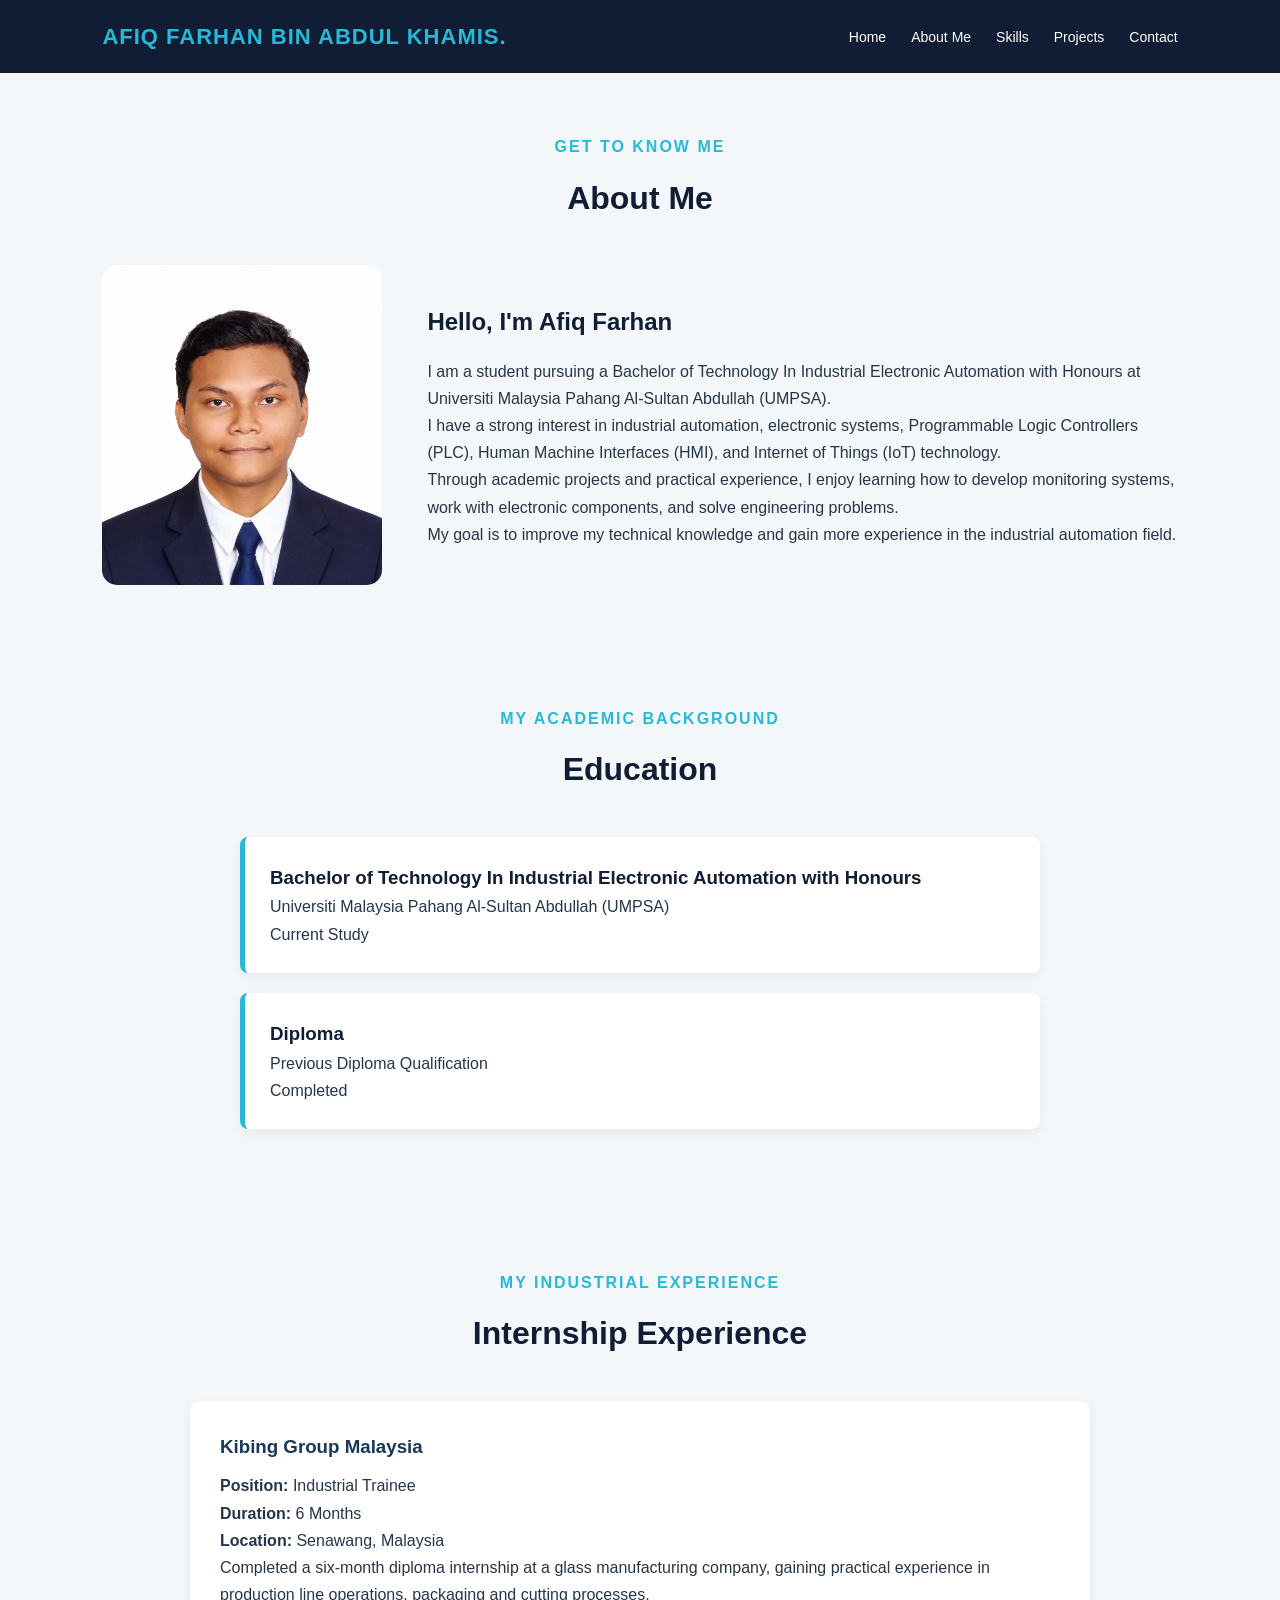
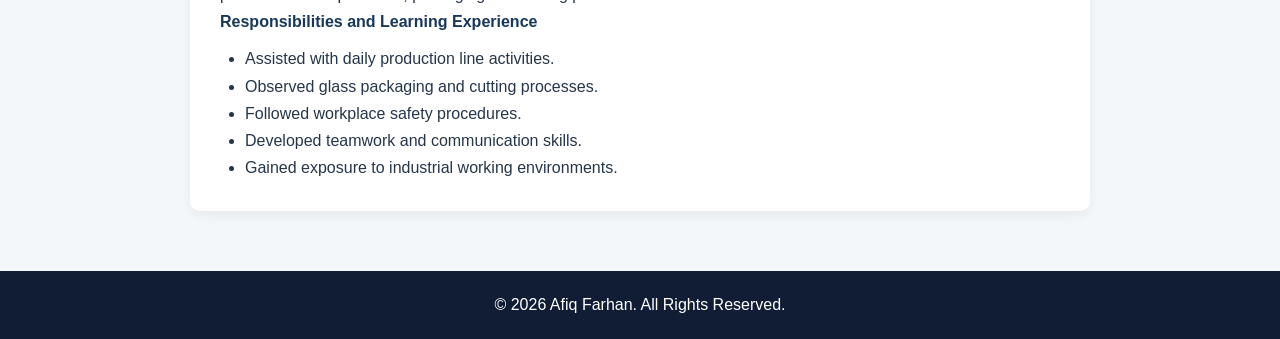
==== about.html @ 5d20a555 "Add files via upload" ====
<!DOCTYPE html>
<html lang="en">
<head>
    <meta charset="UTF-8">
    <meta name="viewport" content="width=device-width, initial-scale=1.0">
    <title>About Me | Afiq Farhan</title>
    <link rel="stylesheet" href="css/style.css">
</head>
<body>

    <!-- Header and Navigation -->
    <header>
          <nav>
    <div class="logo">AFIQ FARHAN BIN ABDUL KHAMIS.</div>

    <button class="menu-toggle" id="menuToggle"
            aria-label="Open navigation menu"
            aria-expanded="false">
        ☰
    </button>

    <ul id="navMenu">
        <li><a href="index.html">Home</a></li>
        <li><a href="about.html">About Me</a></li>
        <li><a href="skills.html">Skills</a></li>
        <li><a href="projects.html">Projects</a></li>
        <li><a href="contact.html">Contact</a></li>
    </ul>
</nav>
    </header>

    <main>

        <!-- About Me Section -->
        <section class="about-section">
            <div class="section-heading">
                <p>GET TO KNOW ME</p>
                <h1>About Me</h1>
            </div>

            <div class="about-content">
                <div class="about-image">
                    <img src="images/afiq.png" alt="Portrait of Afiq Farhan">
                </div>

                <div class="about-text">
                    <h2>Hello, I'm Afiq Farhan</h2>

                    <p>
                        I am a student pursuing a Bachelor of Technology In 
                        Industrial Electronic Automation with Honours
                        at Universiti Malaysia Pahang Al-Sultan Abdullah
                        (UMPSA).
                    </p>

                    <p>
                        I have a strong interest in industrial automation,
                        electronic systems, Programmable Logic Controllers
                        (PLC), Human Machine Interfaces (HMI), and Internet
                        of Things (IoT) technology.
                    </p>

                    <p>
                        Through academic projects and practical experience,
                        I enjoy learning how to develop monitoring systems,
                        work with electronic components, and solve
                        engineering problems.
                    </p>

                    <p>
                        My goal is to improve my technical knowledge and
                        gain more experience in the industrial automation
                        field.
                    </p>
                </div>
            </div>
        </section>

        <!-- Education Section -->
        <section class="education-section">
            <div class="section-heading">
                <p>MY ACADEMIC BACKGROUND</p>
                <h2>Education</h2>
            </div>

            <div class="timeline">
                <article class="timeline-item">
                    <h3>Bachelor of Technology In Industrial Electronic 
                        Automation with Honours</h3>
                    <p>Universiti Malaysia Pahang Al-Sultan Abdullah
                        (UMPSA)</p>
                    <p>Current Study</p>
                </article>

                <article class="timeline-item">
                    <h3>Diploma</h3>
                    <p>Previous Diploma Qualification</p>
                    <p>Completed</p>
                </article>
            </div>
        </section>

        <!-- Internship Experience -->
        <section class="experience-section">
            <div class="section-heading">
                <p>MY INDUSTRIAL EXPERIENCE</p>
                <h2>Internship Experience</h2>
            </div>

            <article class="experience-card">
                <h3>Kibing Group Malaysia</h3>
                <p><strong>Position:</strong> Industrial Trainee</p>
                <p><strong>Duration:</strong> 6 Months</p>
                <p><strong>Location:</strong> Senawang, Malaysia</p>

                <p>
                    Completed a six-month diploma internship at a glass
                    manufacturing company, gaining practical experience
                    in production line operations, packaging and cutting
                    processes.
                </p>

                <h4>Responsibilities and Learning Experience</h4>

                <ul>
                    <li>Assisted with daily production line activities.</li>
                    <li>Observed glass packaging and cutting processes.</li>
                    <li>Followed workplace safety procedures.</li>
                    <li>Developed teamwork and communication skills.</li>
                    <li>Gained exposure to industrial working environments.</li>
                </ul>
            </article>
        </section>

    </main>

    <!-- Footer -->
    <footer>
        <p>&copy; 2026 Afiq Farhan. All Rights Reserved.</p>
    </footer>

        <!-- Back to Top Button -->
<button id="backToTop" title="Back to Top">
    ↑
</button>

    <script src="js/script.js"></script>


</body>
</html>
---- css/style.css ----
/* =====================================
   1. GENERAL SETTINGS
===================================== */

* {
    margin: 0;
    padding: 0;
    box-sizing: border-box;
}

html {
    scroll-behavior: smooth;
}

body {
    font-family: Arial, Helvetica, sans-serif;
    background-color: #F4F7FA;
    color: #26364A;
    line-height: 1.7;
}

:root {
    --navy: #101D35;
    --blue: #18385A;
    --cyan: #28B9D7;
    --light: #F4F7FA;
    --white: #FFFFFF;
    --grey: #64748B;
}

/* =====================================
   2. NAVIGATION BAR
===================================== */

header {
    background-color: var(--navy);
    padding: 18px 8%;
}

nav {
    display: flex;
    justify-content: space-between;
    align-items: center;
    flex-wrap: wrap;
    gap: 15px;
}

.logo {
    color: var(--cyan);
    font-size: 22px;
    font-weight: bold;
    letter-spacing: 1px;
}

nav ul {
    display: flex;
    list-style: none;
    gap: 25px;
    flex-wrap: wrap;
}

nav ul li a {
    color: var(--white);
    text-decoration: none;
    font-size: 14px;
    transition: 0.3s;
}

nav ul li a:hover,
nav ul li a.active {
    color: var(--cyan);
}

/* =====================================
   3. BUTTONS
===================================== */

.btn {
    display: inline-block;
    background-color: var(--cyan);
    color: var(--navy);
    padding: 12px 25px;
    border-radius: 6px;
    text-decoration: none;
    border: none;
    font-weight: bold;
    cursor: pointer;
    transition: 0.3s;
}

.btn:hover {
    background-color: var(--blue);
    color: var(--white);
    transform: translateY(-3px);
}

.btn-outline {
    background-color: transparent;
    color: var(--cyan);
    border: 2px solid var(--cyan);
    margin-left: 10px;
}

/* =====================================
   4. HOME PAGE
===================================== */

.hero {
    min-height: 500px;
    padding: 70px 8%;
    background-color: var(--navy);
    color: var(--white);
    display: flex;
    align-items: center;
    justify-content: space-between;
    gap: 40px;
}

.hero-content {
    flex: 1;
}

.hero-content > p:first-child {
    color: var(--cyan);
    font-weight: bold;
    letter-spacing: 2px;
    margin-bottom: 15px;
}

.hero-content h1 {
    font-size: 45px;
    margin-bottom: 10px;
}

.hero-content h2 {
    color: var(--cyan);
    margin-bottom: 20px;
}

.hero-content > p {
    margin-bottom: 25px;
}

.hero-image img {
    width: 300px;
    height: 350px;
    object-fit: cover;
    border-radius: 15px;
    border: 4px solid var(--cyan);
}

.highlights {
    padding: 60px 8%;
    text-align: center;
}

.highlight-container {
    display: grid;
    grid-template-columns: repeat(3, 1fr);
    gap: 20px;
    margin-top: 30px;
}

.highlight-container article {
    background-color: var(--white);
    padding: 30px;
    border-radius: 10px;
    box-shadow: 0 4px 12px rgba(0,0,0,0.08);
}

.highlight-container h3 {
    color: var(--cyan);
    font-size: 32px;
}


/* About Me Profile Image */
.about-image img {
    width: 280px;
    height: 320px;
    object-fit: cover;
    border-radius: 15px;
    display: block;
}


/* =====================================
   5. SECTION HEADINGS
===================================== */

.section-heading {
    text-align: center;
    margin-bottom: 40px;
}

.section-heading > p:first-child {
    color: var(--cyan);
    font-weight: bold;
    letter-spacing: 2px;
}

.section-heading h1,
.section-heading h2 {
    color: var(--navy);
    font-size: 32px;
    margin: 10px 0;
}

/* =====================================
   6. ABOUT ME PAGE
===================================== */

.about-section,
.education-section,
.experience-section,
.skills-section,
.interest-section,
.projects-section,
.contact-section {
    padding: 60px 8%;
}

.about-content {
    display: flex;
    align-items: center;
    gap: 45px;
    max-width: 1100px;
    margin: auto;
}

.about-image img {
    width: 280px;
    height: 320px;
    object-fit: cover;
    border-radius: 15px;
    display: block;
}

.about-text {
    flex: 1;
}

.about-text h2 {
    color: var(--navy);
    margin-bottom: 15px;
}

/* Education Timeline */

.timeline {
    max-width: 800px;
    margin: auto;
}

.timeline-item {
    background-color: var(--white);
    border-left: 5px solid var(--cyan);
    padding: 25px;
    margin-bottom: 20px;
    border-radius: 8px;
    box-shadow: 0 4px 12px rgba(0,0,0,0.06);
}

.timeline-item h3 {
    color: var(--navy);
}

/* Internship Experience */

.experience-card {
    max-width: 900px;
    margin: auto;
    background-color: var(--white);
    padding: 30px;
    border-radius: 10px;
    box-shadow: 0 4px 12px rgba(0,0,0,0.06);
}

.experience-card h3,
.experience-card h4 {
    color: var(--blue);
    margin-bottom: 10px;
}

.experience-card ul {
    padding-left: 25px;
    margin-top: 10px;
}

/* =====================================
   7. SKILLS PAGE
===================================== */

.skills-container {
    display: grid;
    grid-template-columns: repeat(3, 1fr);
    gap: 25px;
}

.skill-card {
    background-color: var(--white);
    padding: 25px;
    border-radius: 10px;
    border-top: 4px solid var(--cyan);
    box-shadow: 0 4px 12px rgba(0,0,0,0.06);
    transition: 0.3s;
}

.skill-card:hover {
    transform: translateY(-5px);
}

.skill-card h2 {
    color: var(--navy);
    font-size: 20px;
    margin-bottom: 15px;
}

.skill-card ul {
    padding-left: 20px;
}

.interest-container {
    display: grid;
    grid-template-columns: repeat(3, 1fr);
    gap: 20px;
}

.interest-container article {
    background-color: var(--navy);
    color: var(--white);
    padding: 25px;
    border-radius: 10px;
}

.interest-container h3 {
    color: var(--cyan);
    margin-bottom: 10px;
}

/* =====================================
   8. PROJECTS PAGE
===================================== */

.projects-container {
    display: grid;
    grid-template-columns: repeat(2, 1fr);
    gap: 30px;
}

.project-card {
    background-color: var(--white);
    border-radius: 12px;
    overflow: hidden;
    box-shadow: 0 4px 15px rgba(0,0,0,0.08);
    transition: 0.3s;
}

.project-card:hover {
    transform: translateY(-5px);
}

.project-card img {
    width: 100%;
    height: 230px;
    object-fit: cover;
    display: block;
}

.project-content {
    padding: 25px;
}

.project-category {
    color: #159BB8;
    font-weight: bold;
    font-size: 13px;
    margin-bottom: 10px;
}

.project-content h2 {
    color: var(--navy);
    font-size: 21px;
    margin-bottom: 15px;
}

.project-content h3 {
    color: var(--blue);
    font-size: 16px;
    margin-top: 15px;
}

.project-link {
    display: inline-block;
    margin-top: 20px;
    color: #159BB8;
    font-weight: bold;
    text-decoration: none;
}

.project-link:hover {
    color: var(--navy);
    text-decoration: underline;
}


/* PROJECT IMAGE SLIDESHOW */

/* Make all project image containers the same size */
.project-slider {
    position: relative;
    width: 100%;
    height: 250px;
    overflow: hidden;
    background-color: #101D35;
    border-radius: 10px 10px 0 0;
}

/* Make every slideshow image fit the same area */
.project-slider img {
    width: 100%;
    height: 100%;
    object-fit: cover;
    object-position: center;
    display: none;
}

.project-slider img.active {
    display: block;
    animation: slideFade 0.6s ease;
}

/* Previous and Next Buttons */

.slide-btn {
    position: absolute;
    top: 50%;
    transform: translateY(-50%);
    background-color: rgba(16, 29, 53, 0.8);
    color: white;
    border: none;
    padding: 12px 15px;
    cursor: pointer;
    border-radius: 5px;
    font-size: 18px;
    transition: 0.3s;
}

.slide-btn:hover {
    background-color: #28B9D7;
    color: #101D35;
}

.slide-btn.prev {
    left: 10px;
}

.slide-btn.next {
    right: 10px;
}

/* Image Counter */

.slide-counter {
    position: absolute;
    bottom: 10px;
    right: 10px;
    background-color: rgba(16, 29, 53, 0.8);
    color: white;
    padding: 5px 12px;
    border-radius: 15px;
    font-size: 12px;
}


/* =====================================
   9. CONTACT PAGE
===================================== */

.contact-container {
    display: grid;
    grid-template-columns: 1fr 1.3fr;
    gap: 40px;
    align-items: start;
}

.contact-info,
.contact-form-container {
    background-color: var(--white);
    padding: 30px;
    border-radius: 10px;
    box-shadow: 0 4px 12px rgba(0,0,0,0.06);
}

.contact-info h2,
.contact-form-container h2 {
    color: var(--navy);
    margin-bottom: 20px;
}

.contact-detail {
    margin-top: 25px;
}

.contact-detail h3 {
    color: #159BB8;
    font-size: 16px;
}

.form-group {
    margin-bottom: 20px;
}

.form-group label {
    display: block;
    font-weight: bold;
    margin-bottom: 8px;
}

.form-group input,
.form-group textarea {
    width: 100%;
    padding: 12px;
    border: 1px solid #CBD5E1;
    border-radius: 6px;
    font-family: inherit;
    font-size: 14px;
}

.form-group input:focus,
.form-group textarea:focus {
    outline: none;
    border-color: var(--cyan);
    box-shadow: 0 0 5px rgba(40,185,215,0.3);
}

.form-group textarea {
    resize: vertical;
}

#formMessage {
    margin-top: 15px;
    font-weight: bold;
}

/* =====================================
   10. FOOTER
===================================== */

footer {
    background-color: var(--navy);
    color: var(--white);
    text-align: center;
    padding: 20px;
}

/* =====================================
   11. TABLET RESPONSIVE DESIGN
===================================== */

@media screen and (max-width: 768px) {

    header {
        padding: 18px 5%;
    }

    nav {
        justify-content: center;
    }

    nav ul {
        justify-content: center;
        gap: 15px;
    }

    .hero {
        flex-direction: column-reverse;
        text-align: center;
        padding: 50px 5%;
    }

    .hero-content h1 {
        font-size: 34px;
    }

    .about-content {
        flex-direction: column;
        text-align: center;
    }

    .highlight-container,
    .skills-container,
    .interest-container {
        grid-template-columns: repeat(2, 1fr);
    }

    .projects-container {
        grid-template-columns: 1fr;
    }

    .contact-container {
        grid-template-columns: 1fr;
    }
}

/* =====================================
   12. MOBILE RESPONSIVE DESIGN
===================================== */

@media screen and (max-width: 480px) {

    nav {
        flex-direction: column;
    }

    nav ul {
        gap: 10px;
    }

    nav ul li a {
        font-size: 12px;
    }

    .hero-image img {
        width: 220px;
        height: 260px;
    }

    .hero-content h1 {
        font-size: 28px;
    }

    .btn {
        margin: 5px;
    }

    .highlight-container,
    .skills-container,
    .interest-container {
        grid-template-columns: 1fr;
    }

    .about-section,
    .education-section,
    .experience-section,
    .skills-section,
    .interest-section,
    .projects-section,
    .contact-section {
        padding: 40px 5%;
    }

    .about-image img {
        width: 220px;
        height: 260px;
    }

    .section-heading h1,
    .section-heading h2 {
        font-size: 26px;
    }

    .project-card img {
        height: 190px;
    }
}

/* MOBILE NAVIGATION */

.menu-toggle {
    display: none;
    background: none;
    border: none;
    color: white;
    font-size: 28px;
    cursor: pointer;
}

@media (max-width: 768px) {

    nav {
        position: relative;
    }

    .menu-toggle {
        display: block;
    }

    nav ul {
        display: none;
        flex-direction: column;
        position: absolute;
        top: 100%;
        left: 0;
        width: 100%;
        background-color: #101D35;
        padding: 20px;
        z-index: 1000;
    }

    nav ul.show {
        display: flex;
    }
}

@media (max-width: 768px) {
    .logo {
        font-size: 20px;
        line-height: 1.4;
    }
}

/* BACK TO TOP BUTTON */

#backToTop {
    display: none;
    position: fixed;
    bottom: 25px;
    right: 25px;
    z-index: 999;
    border: none;
    outline: none;
    background-color: #28B9D7;
    color: #101D35;
    cursor: pointer;
    padding: 12px 18px;
    border-radius: 8px;
    font-size: 24px;
    font-weight: bold;
    transition: 0.3s;
}

#backToTop:hover {
    background-color: #101D35;
    color: white;
}
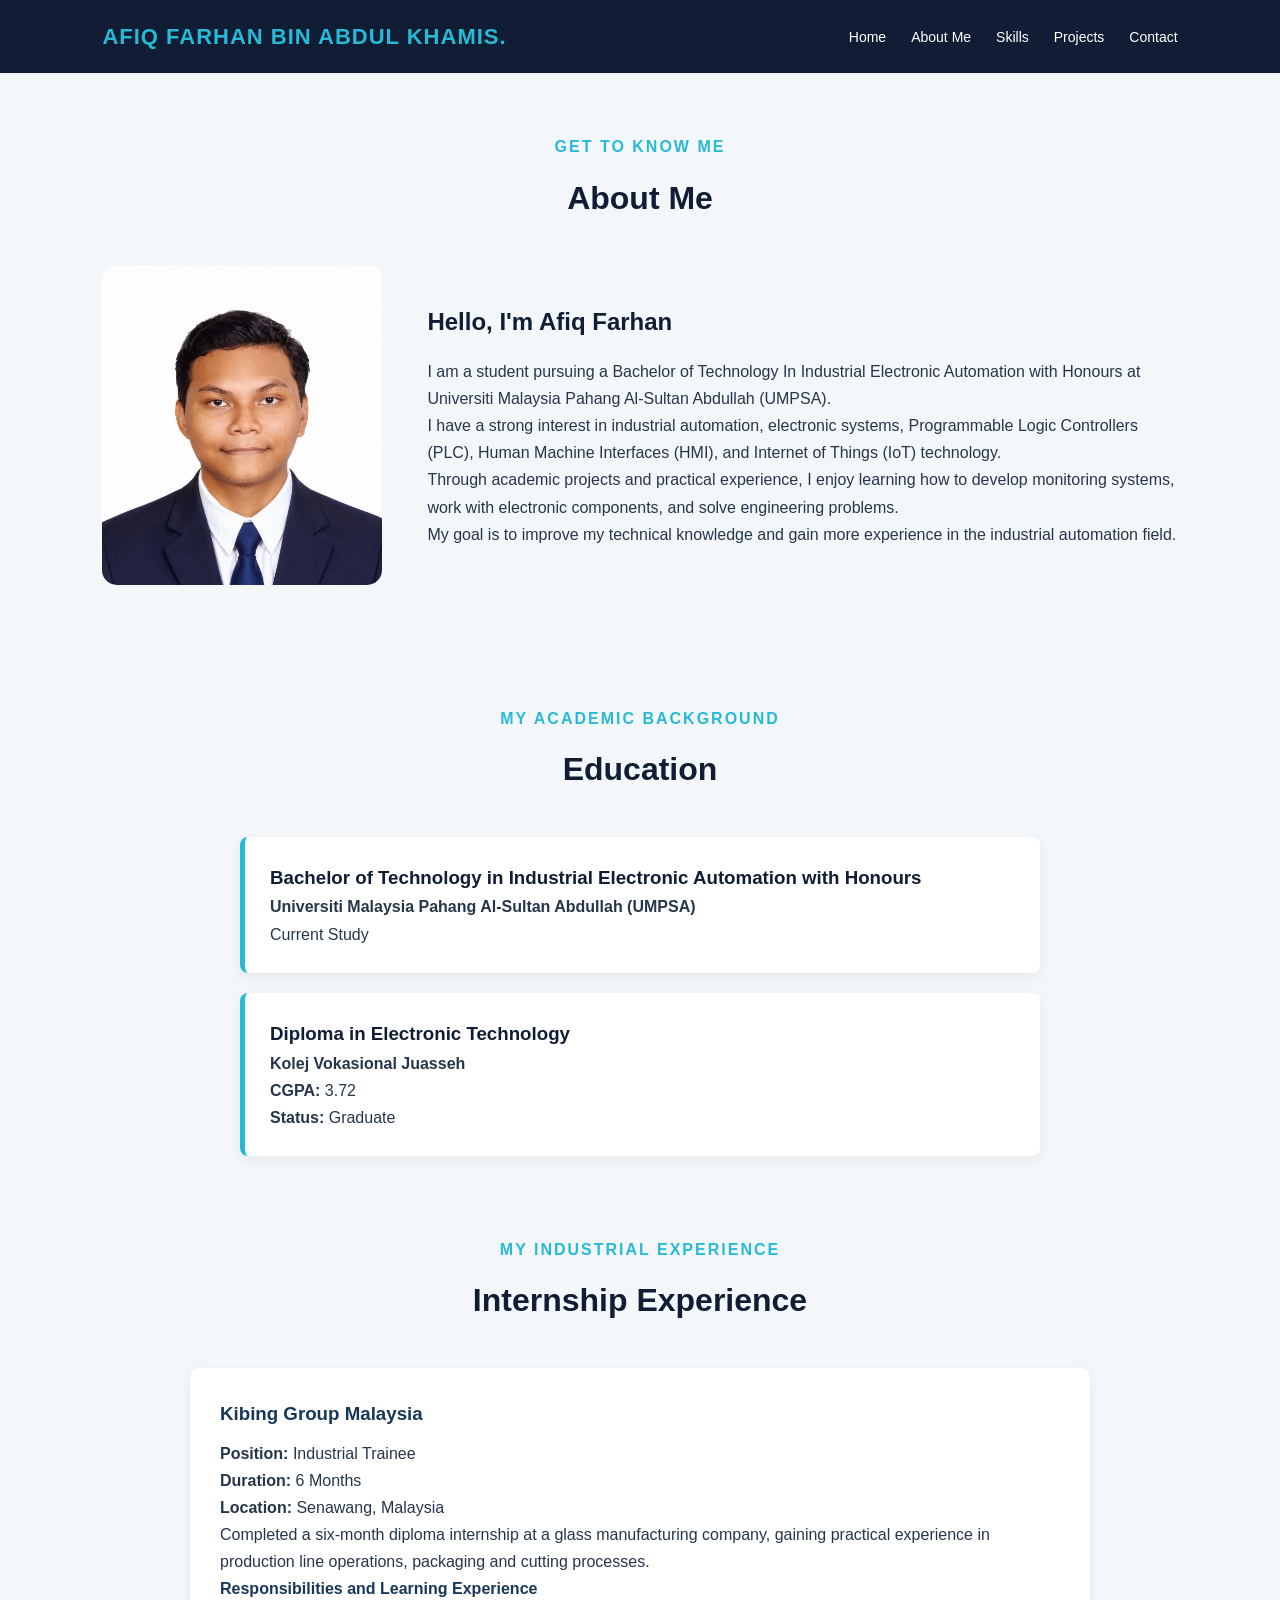
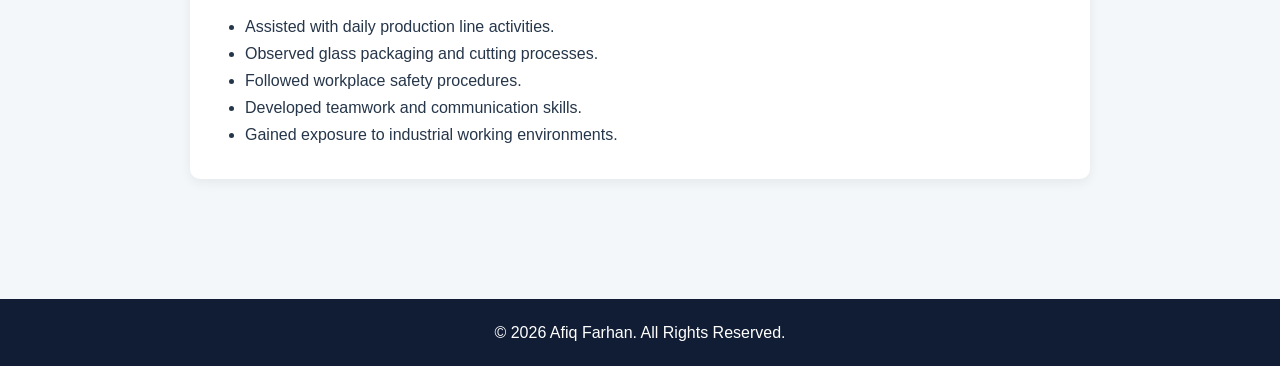
==== commit 00117704: "Update education section styling" ====
--- a/about.html
+++ b/about.html
@@ -84,22 +84,24 @@
                 <h2>Education</h2>
             </div>
 
-            <div class="timeline">
-                <article class="timeline-item">
-                    <h3>Bachelor of Technology In Industrial Electronic 
-                        Automation with Honours</h3>
-                    <p>Universiti Malaysia Pahang Al-Sultan Abdullah
-                        (UMPSA)</p>
-                    <p>Current Study</p>
-                </article>
+          <div class="timeline">
 
-                <article class="timeline-item">
-                    <h3>Diploma</h3>
-                    <p>Previous Diploma Qualification</p>
-                    <p>Completed</p>
-                </article>
-            </div>
-        </section>
+    <!-- Bachelor's Degree -->
+    <div class="timeline-item">
+        <h3>Bachelor of Technology in Industrial Electronic Automation with Honours</h3>
+        <h4>Universiti Malaysia Pahang Al-Sultan Abdullah (UMPSA)</h4>
+        <p>Current Study</p>
+    </div>
+
+    <!-- Diploma -->
+    <div class="timeline-item">
+        <h3>Diploma in Electronic Technology</h3>
+        <h4>Kolej Vokasional Juasseh</h4>
+        <p><strong>CGPA:</strong> 3.72</p>
+        <p><strong>Status:</strong> Graduate</p>
+    </div>
+
+</div>
 
         <!-- Internship Experience -->
         <section class="experience-section">
